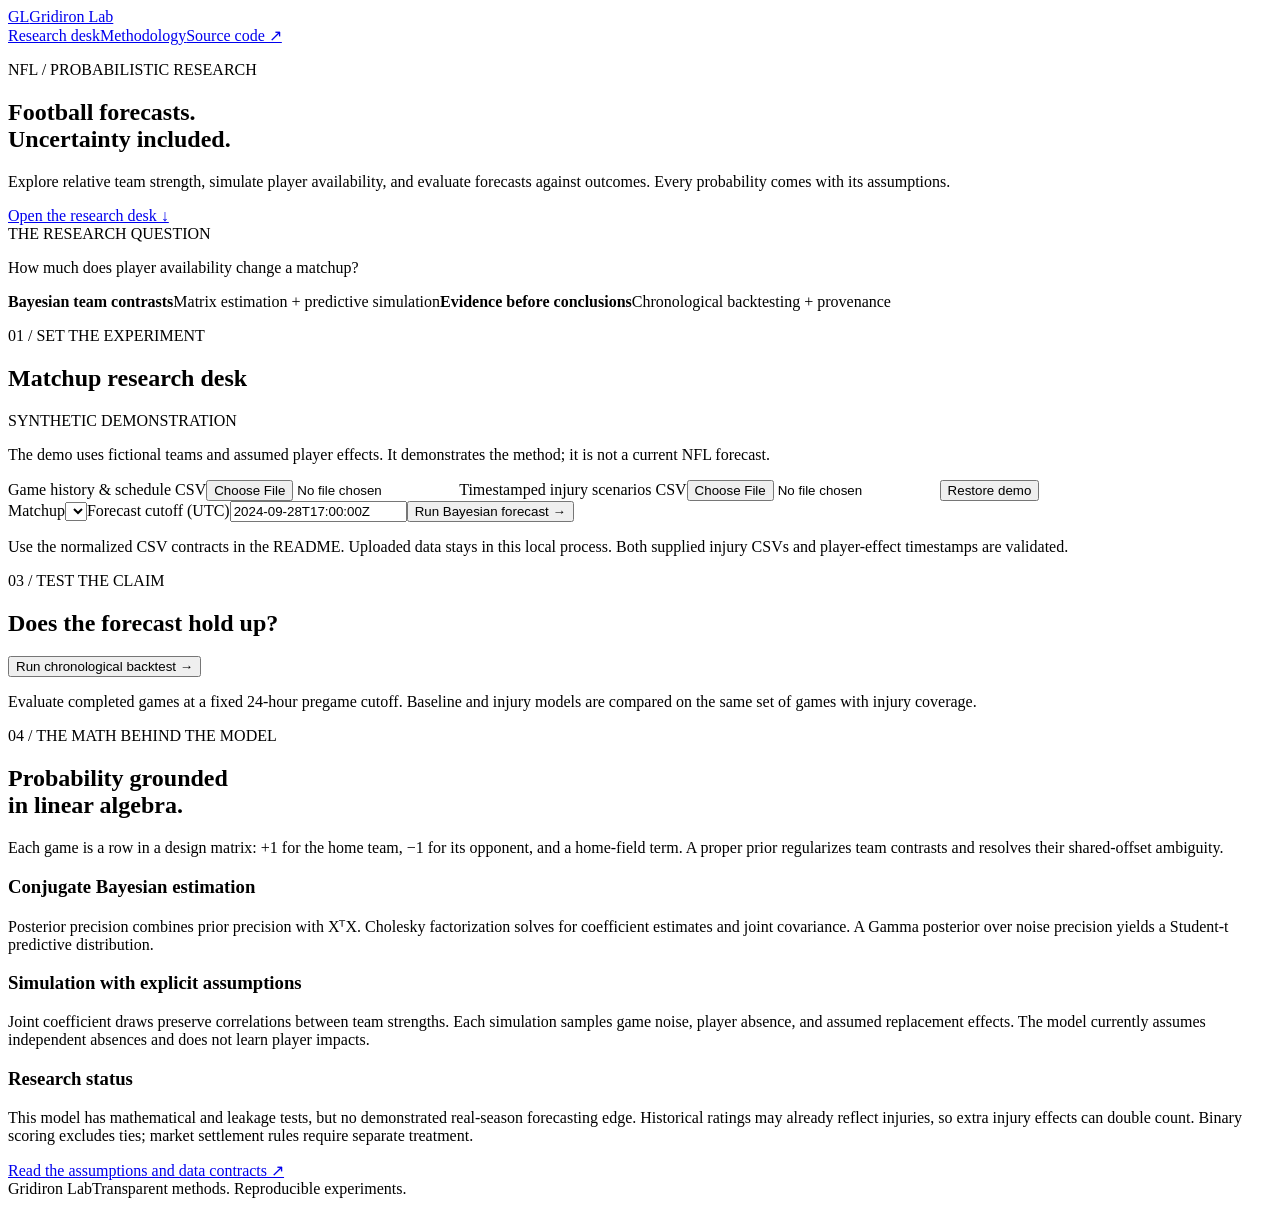
==== gridiron_lab/web/index.html @ 23dc928b "feat: add responsive injury research dashboard" ====
<!doctype html><html lang="en"><head><meta charset="utf-8"><meta name="viewport" content="width=device-width,initial-scale=1"><title>Gridiron Lab · Probabilistic football research</title><link rel="stylesheet" href="/app.css"><script src="/app.js" defer></script></head><body>
<header class="masthead"><a class="brand" href="/">GL<span class="brandname">Gridiron Lab</span></a><nav><a href="#research">Research desk</a><a href="#method">Methodology</a><a href="https://github.com/Invasivepencils/gridiron-lab">Source code ↗</a></nav></header>
<main><section class="hero"><div><p class="eyebrow">NFL / PROBABILISTIC RESEARCH</p><h1>Football forecasts.<br>Uncertainty included.</h1><p class="intro">Explore relative team strength, simulate player availability, and evaluate forecasts against outcomes. Every probability comes with its assumptions.</p><a class="button" href="#research">Open the research desk ↓</a></div><aside class="hero-note"><span class="mini">THE RESEARCH QUESTION</span><p>How much does player availability change a matchup?</p><div class="rule"></div><strong>Bayesian team contrasts</strong><span>Matrix estimation + predictive simulation</span><strong>Evidence before conclusions</strong><span>Chronological backtesting + provenance</span></aside></section>
<section id="research" class="workspace"><div class="section-head"><div><p class="eyebrow">01 / SET THE EXPERIMENT</p><h2>Matchup research desk</h2></div><span id="mode" class="tag">SYNTHETIC DEMONSTRATION</span></div>
<p class="notice" id="dataset-note">The demo uses fictional teams and assumed player effects. It demonstrates the method; it is not a current NFL forecast.</p>
<div class="uploads"><label>Game history &amp; schedule CSV<input type="file" id="games-file" accept=".csv,text/csv"></label><label>Timestamped injury scenarios CSV<input type="file" id="injuries-file" accept=".csv,text/csv"></label><button class="textbutton" id="demo" type="button">Restore demo</button></div>
<form id="experiment" class="filters"><label>Matchup<select id="game" required></select></label><label>Forecast cutoff (UTC)<input type="text" id="cutoff" value="2024-09-28T17:00:00Z" required></label><button class="button" type="submit">Run Bayesian forecast →</button></form><p class="footnote">Use the normalized CSV contracts in the README. Uploaded data stays in this local process. Both supplied injury CSVs and player-effect timestamps are validated.</p><p id="error" role="alert" class="error" hidden></p>
</section>
<section id="output" hidden class="results"><div class="section-head"><div><p class="eyebrow">02 / READ THE DISTRIBUTION</p><h2 id="matchup"></h2></div><button id="download" class="textbutton">Download forecast JSON ↗</button></div>
<div class="context"><div><span class="mini">BASELINE HOME WIN PROBABILITY</span><strong id="baseline"></strong><span>Posterior predictive, before supplied injuries</span></div><div><span class="mini">WITH INJURY SCENARIOS</span><strong id="adjusted"></strong><span>Monte Carlo integration of availability</span></div><div><span class="mini">INJURY PROBABILITY SHIFT</span><strong id="shift"></strong><span>Percentage points · relative to baseline</span></div></div>
<div class="analysis-grid"><section class="distribution"><h3>Predictive score-margin interval</h3><p class="footnote">Home score minus away score, in points. Central 90% posterior predictive interval, including sampled injury effects and game noise.</p><div class="margin-track"><span id="interval"></span><i id="zero"></i></div><div class="axis"><span id="low"></span><span>0 points</span><span id="high"></span></div><p id="margin-summary"></p></section><aside><h3>Model evidence</h3><dl><dt>Training games</dt><dd id="training"></dd><dt>Known injury reports</dt><dd id="reports"></dd><dt>Student-t degrees of freedom</dt><dd id="df"></dd><dt>Simulation standard error</dt><dd id="mc"></dd></dl></aside></div>
<div class="section-head"><h3>Player availability assumptions</h3><span class="mini">SCENARIO SENSITIVITY, NOT A LEAGUE RANKING</span></div><div class="table-wrap"><table><thead><tr><th>Player / team</th><th>Absence probability</th><th>Assumed margin impact</th><th>Home win shift if absent</th></tr></thead><tbody id="players"></tbody></table></div><p id="injury-note" class="footnote"></p>
</section>
<section class="workspace backtest"><div class="section-head"><div><p class="eyebrow">03 / TEST THE CLAIM</p><h2>Does the forecast hold up?</h2></div><button id="backtest" class="button">Run chronological backtest →</button></div><p>Evaluate completed games at a fixed 24-hour pregame cutoff. Baseline and injury models are compared on the same set of games with injury coverage.</p><div id="backtest-result" hidden><div class="context"><div><span class="mini">BINARY-SCORED GAMES</span><strong id="bt-games"></strong><span>Ties excluded and reported separately</span></div><div><span class="mini">BASELINE BRIER SCORE</span><strong id="bt-base"></strong><span>Lower is better · all scored games</span></div><div><span class="mini">INJURY COVERAGE</span><strong id="bt-cover"></strong><span>Games with reports at the cutoff</span></div></div><p id="bt-comparison"></p><p id="bt-label" class="notice"></p></div></section>
<section id="method" class="method"><div><p class="eyebrow">04 / THE MATH BEHIND THE MODEL</p><h2>Probability grounded<br>in linear algebra.</h2><p>Each game is a row in a design matrix: +1 for the home team, −1 for its opponent, and a home-field term. A proper prior regularizes team contrasts and resolves their shared-offset ambiguity.</p></div><div><h3>Conjugate Bayesian estimation</h3><p>Posterior precision combines prior precision with XᵀX. Cholesky factorization solves for coefficient estimates and joint covariance. A Gamma posterior over noise precision yields a Student-t predictive distribution.</p><h3>Simulation with explicit assumptions</h3><p>Joint coefficient draws preserve correlations between team strengths. Each simulation samples game noise, player absence, and assumed replacement effects. The model currently assumes independent absences and does not learn player impacts.</p><h3>Research status</h3><p>This model has mathematical and leakage tests, but no demonstrated real-season forecasting edge. Historical ratings may already reflect injuries, so extra injury effects can double count. Binary scoring excludes ties; market settlement rules require separate treatment.</p><a href="https://github.com/Invasivepencils/gridiron-lab#modeling-approach-and-limits">Read the assumptions and data contracts ↗</a></div></section>
</main><footer><span>Gridiron Lab</span><span>Transparent methods. Reproducible experiments.</span></footer></body></html>
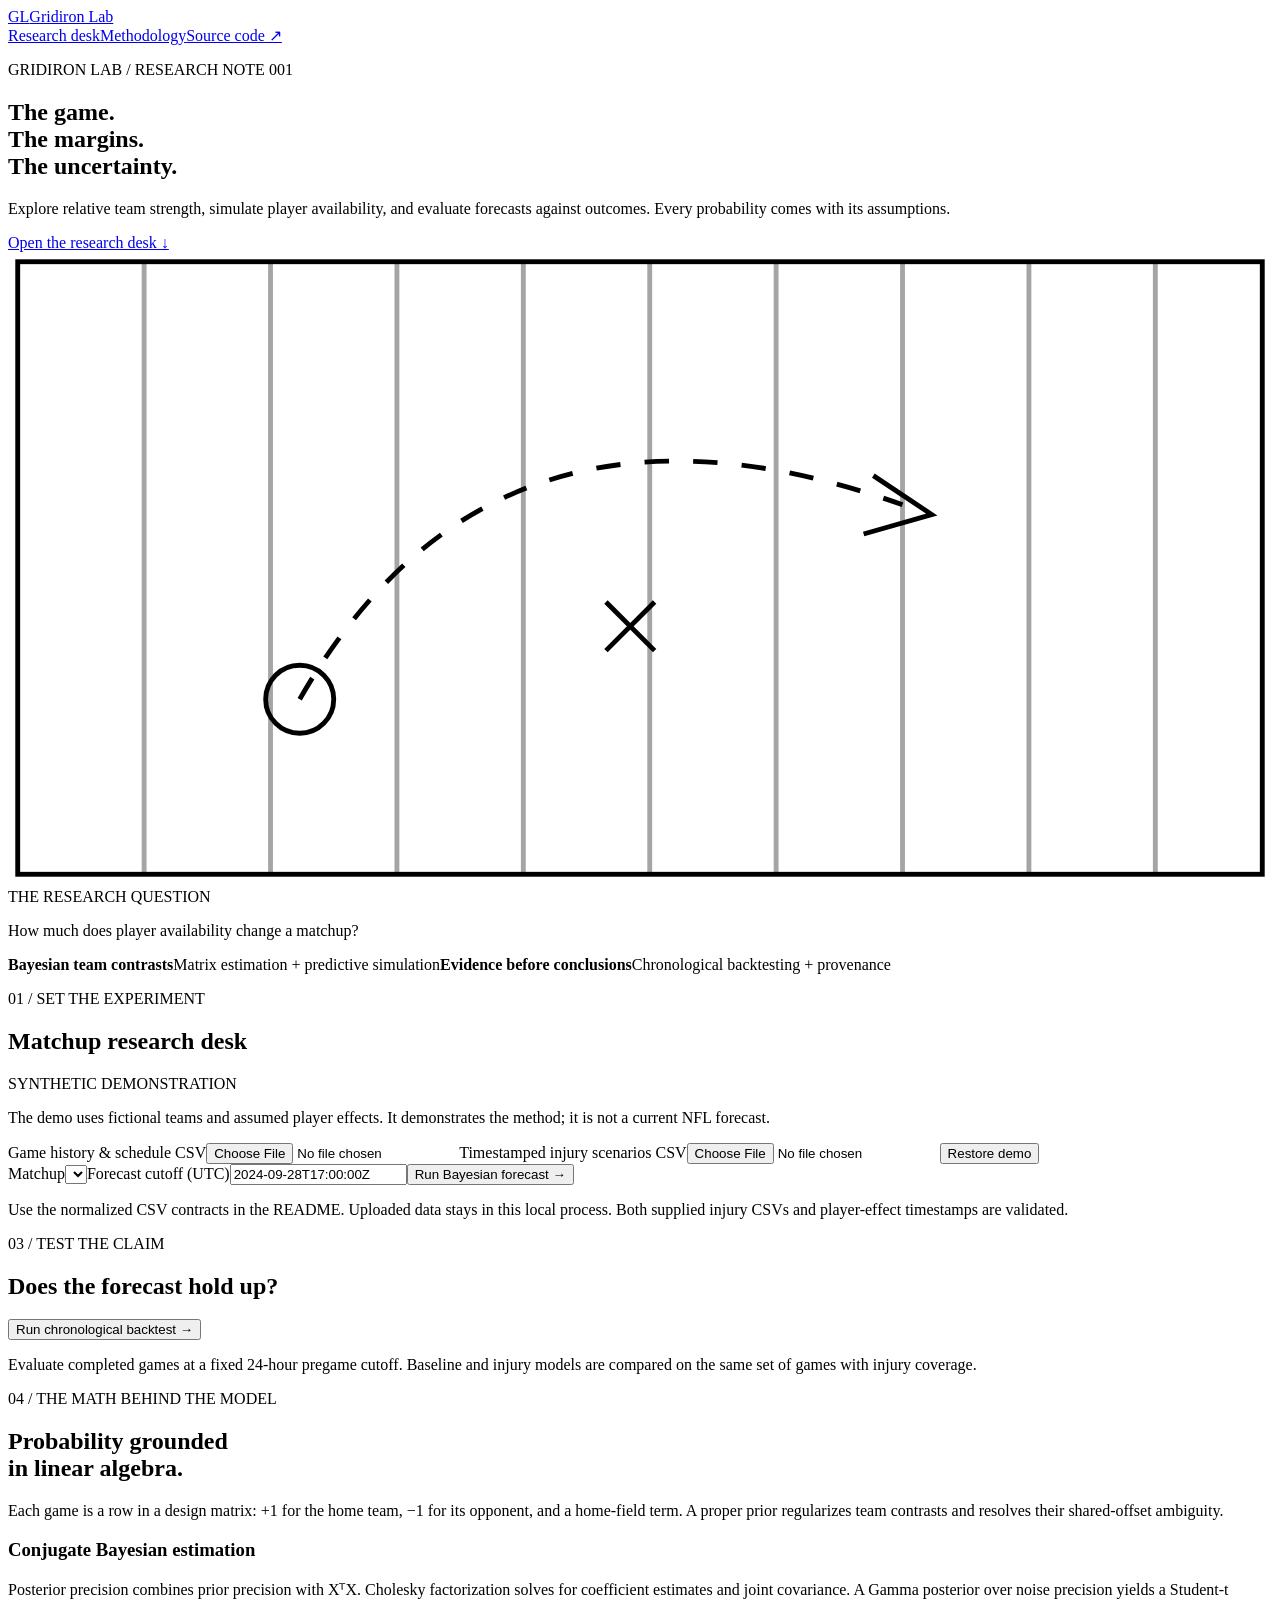
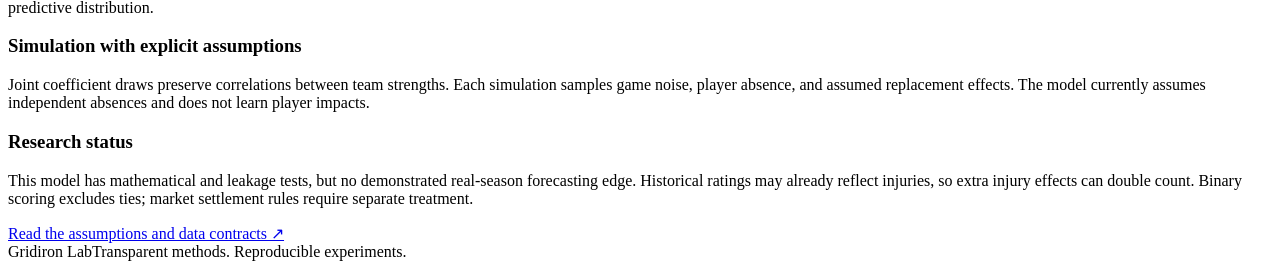
==== commit b973f208: "style: build a distinctive football research notebook" ====
--- a/gridiron_lab/web/index.html
+++ b/gridiron_lab/web/index.html
@@ -1,16 +1,16 @@
-<!doctype html><html lang="en"><head><meta charset="utf-8"><meta name="viewport" content="width=device-width,initial-scale=1"><title>Gridiron Lab · Probabilistic football research</title><link rel="stylesheet" href="/app.css"><script src="/app.js" defer></script></head><body>
-<header class="masthead"><a class="brand" href="/">GL<span class="brandname">Gridiron Lab</span></a><nav><a href="#research">Research desk</a><a href="#method">Methodology</a><a href="https://github.com/Invasivepencils/gridiron-lab">Source code ↗</a></nav></header>
-<main><section class="hero"><div><p class="eyebrow">NFL / PROBABILISTIC RESEARCH</p><h1>Football forecasts.<br>Uncertainty included.</h1><p class="intro">Explore relative team strength, simulate player availability, and evaluate forecasts against outcomes. Every probability comes with its assumptions.</p><a class="button" href="#research">Open the research desk ↓</a></div><aside class="hero-note"><span class="mini">THE RESEARCH QUESTION</span><p>How much does player availability change a matchup?</p><div class="rule"></div><strong>Bayesian team contrasts</strong><span>Matrix estimation + predictive simulation</span><strong>Evidence before conclusions</strong><span>Chronological backtesting + provenance</span></aside></section>
-<section id="research" class="workspace"><div class="section-head"><div><p class="eyebrow">01 / SET THE EXPERIMENT</p><h2>Matchup research desk</h2></div><span id="mode" class="tag">SYNTHETIC DEMONSTRATION</span></div>
-<p class="notice" id="dataset-note">The demo uses fictional teams and assumed player effects. It demonstrates the method; it is not a current NFL forecast.</p>
-<div class="uploads"><label>Game history &amp; schedule CSV<input type="file" id="games-file" accept=".csv,text/csv"></label><label>Timestamped injury scenarios CSV<input type="file" id="injuries-file" accept=".csv,text/csv"></label><button class="textbutton" id="demo" type="button">Restore demo</button></div>
-<form id="experiment" class="filters"><label>Matchup<select id="game" required></select></label><label>Forecast cutoff (UTC)<input type="text" id="cutoff" value="2024-09-28T17:00:00Z" required></label><button class="button" type="submit">Run Bayesian forecast →</button></form><p class="footnote">Use the normalized CSV contracts in the README. Uploaded data stays in this local process. Both supplied injury CSVs and player-effect timestamps are validated.</p><p id="error" role="alert" class="error" hidden></p>
-</section>
-<section id="output" hidden class="results"><div class="section-head"><div><p class="eyebrow">02 / READ THE DISTRIBUTION</p><h2 id="matchup"></h2></div><button id="download" class="textbutton">Download forecast JSON ↗</button></div>
-<div class="context"><div><span class="mini">BASELINE HOME WIN PROBABILITY</span><strong id="baseline"></strong><span>Posterior predictive, before supplied injuries</span></div><div><span class="mini">WITH INJURY SCENARIOS</span><strong id="adjusted"></strong><span>Monte Carlo integration of availability</span></div><div><span class="mini">INJURY PROBABILITY SHIFT</span><strong id="shift"></strong><span>Percentage points · relative to baseline</span></div></div>
-<div class="analysis-grid"><section class="distribution"><h3>Predictive score-margin interval</h3><p class="footnote">Home score minus away score, in points. Central 90% posterior predictive interval, including sampled injury effects and game noise.</p><div class="margin-track"><span id="interval"></span><i id="zero"></i></div><div class="axis"><span id="low"></span><span>0 points</span><span id="high"></span></div><p id="margin-summary"></p></section><aside><h3>Model evidence</h3><dl><dt>Training games</dt><dd id="training"></dd><dt>Known injury reports</dt><dd id="reports"></dd><dt>Student-t degrees of freedom</dt><dd id="df"></dd><dt>Simulation standard error</dt><dd id="mc"></dd></dl></aside></div>
-<div class="section-head"><h3>Player availability assumptions</h3><span class="mini">SCENARIO SENSITIVITY, NOT A LEAGUE RANKING</span></div><div class="table-wrap"><table><thead><tr><th>Player / team</th><th>Absence probability</th><th>Assumed margin impact</th><th>Home win shift if absent</th></tr></thead><tbody id="players"></tbody></table></div><p id="injury-note" class="footnote"></p>
-</section>
-<section class="workspace backtest"><div class="section-head"><div><p class="eyebrow">03 / TEST THE CLAIM</p><h2>Does the forecast hold up?</h2></div><button id="backtest" class="button">Run chronological backtest →</button></div><p>Evaluate completed games at a fixed 24-hour pregame cutoff. Baseline and injury models are compared on the same set of games with injury coverage.</p><div id="backtest-result" hidden><div class="context"><div><span class="mini">BINARY-SCORED GAMES</span><strong id="bt-games"></strong><span>Ties excluded and reported separately</span></div><div><span class="mini">BASELINE BRIER SCORE</span><strong id="bt-base"></strong><span>Lower is better · all scored games</span></div><div><span class="mini">INJURY COVERAGE</span><strong id="bt-cover"></strong><span>Games with reports at the cutoff</span></div></div><p id="bt-comparison"></p><p id="bt-label" class="notice"></p></div></section>
-<section id="method" class="method"><div><p class="eyebrow">04 / THE MATH BEHIND THE MODEL</p><h2>Probability grounded<br>in linear algebra.</h2><p>Each game is a row in a design matrix: +1 for the home team, −1 for its opponent, and a home-field term. A proper prior regularizes team contrasts and resolves their shared-offset ambiguity.</p></div><div><h3>Conjugate Bayesian estimation</h3><p>Posterior precision combines prior precision with XᵀX. Cholesky factorization solves for coefficient estimates and joint covariance. A Gamma posterior over noise precision yields a Student-t predictive distribution.</p><h3>Simulation with explicit assumptions</h3><p>Joint coefficient draws preserve correlations between team strengths. Each simulation samples game noise, player absence, and assumed replacement effects. The model currently assumes independent absences and does not learn player impacts.</p><h3>Research status</h3><p>This model has mathematical and leakage tests, but no demonstrated real-season forecasting edge. Historical ratings may already reflect injuries, so extra injury effects can double count. Binary scoring excludes ties; market settlement rules require separate treatment.</p><a href="https://github.com/Invasivepencils/gridiron-lab#modeling-approach-and-limits">Read the assumptions and data contracts ↗</a></div></section>
+<!doctype html><html lang="en"><head><meta charset="utf-8"><meta name="viewport" content="width=device-width,initial-scale=1"><title>Gridiron Lab · Probabilistic football research</title><link rel="stylesheet" href="/app.css"><script src="/app.js" defer></script></head><body>
+<header class="masthead"><a class="brand" href="/">GL<span class="brandname">Gridiron Lab</span></a><nav><a href="#research">Research desk</a><a href="#method">Methodology</a><a href="https://github.com/Invasivepencils/gridiron-lab">Source code ↗</a></nav></header>
+<main><section class="hero"><div><p class="eyebrow">GRIDIRON LAB / RESEARCH NOTE 001</p><h1>The game.<br>The margins.<br>The uncertainty.</h1><p class="intro">Explore relative team strength, simulate player availability, and evaluate forecasts against outcomes. Every probability comes with its assumptions.</p><a class="button" href="#research">Open the research desk ↓</a></div><aside class="hero-note"><svg class="field-art" viewBox="0 0 260 130" aria-hidden="true"><rect x="2" y="2" width="256" height="126" fill="none" stroke="currentColor"/><path d="M28 2v126M54 2v126M80 2v126M106 2v126M132 2v126M158 2v126M184 2v126M210 2v126M236 2v126" stroke="currentColor" opacity=".35"/><path d="M60 92Q100 22 184 52" stroke="currentColor" fill="none" stroke-dasharray="5 5"/><circle cx="60" cy="92" r="7" fill="none" stroke="currentColor"/><path d="m178 46 12 8-14 4M123 72l10 10m0-10-10 10" stroke="currentColor" fill="none"/></svg><span class="mini">THE RESEARCH QUESTION</span><p>How much does player availability change a matchup?</p><div class="rule"></div><strong>Bayesian team contrasts</strong><span>Matrix estimation + predictive simulation</span><strong>Evidence before conclusions</strong><span>Chronological backtesting + provenance</span></aside></section>
+<section id="research" class="workspace"><div class="section-head"><div><p class="eyebrow">01 / SET THE EXPERIMENT</p><h2>Matchup research desk</h2></div><span id="mode" class="tag">SYNTHETIC DEMONSTRATION</span></div>
+<p class="notice" id="dataset-note">The demo uses fictional teams and assumed player effects. It demonstrates the method; it is not a current NFL forecast.</p>
+<div class="uploads"><label>Game history &amp; schedule CSV<input type="file" id="games-file" accept=".csv,text/csv"></label><label>Timestamped injury scenarios CSV<input type="file" id="injuries-file" accept=".csv,text/csv"></label><button class="textbutton" id="demo" type="button">Restore demo</button></div>
+<form id="experiment" class="filters"><label>Matchup<select id="game" required></select></label><label>Forecast cutoff (UTC)<input type="text" id="cutoff" value="2024-09-28T17:00:00Z" required></label><button class="button" type="submit">Run Bayesian forecast →</button></form><p class="footnote">Use the normalized CSV contracts in the README. Uploaded data stays in this local process. Both supplied injury CSVs and player-effect timestamps are validated.</p><p id="error" role="alert" class="error" hidden></p>
+</section>
+<section id="output" hidden class="results"><div class="section-head"><div><p class="eyebrow">02 / READ THE DISTRIBUTION</p><h2 id="matchup"></h2></div><button id="download" class="textbutton">Download forecast JSON ↗</button></div>
+<div class="context"><div><span class="mini">BASELINE HOME WIN PROBABILITY</span><strong id="baseline"></strong><span>Posterior predictive, before supplied injuries</span></div><div><span class="mini">WITH INJURY SCENARIOS</span><strong id="adjusted"></strong><span>Monte Carlo integration of availability</span></div><div><span class="mini">INJURY PROBABILITY SHIFT</span><strong id="shift"></strong><span>Percentage points · relative to baseline</span></div></div>
+<div class="analysis-grid"><section class="distribution"><h3>Predictive score-margin interval</h3><p class="footnote">Home score minus away score, in points. Central 90% posterior predictive interval, including sampled injury effects and game noise.</p><div class="margin-track"><span id="interval"></span><i id="zero"></i></div><div class="axis"><span id="low"></span><span>0 points</span><span id="high"></span></div><p id="margin-summary"></p></section><aside><h3>Model evidence</h3><dl><dt>Training games</dt><dd id="training"></dd><dt>Known injury reports</dt><dd id="reports"></dd><dt>Student-t degrees of freedom</dt><dd id="df"></dd><dt>Simulation standard error</dt><dd id="mc"></dd></dl></aside></div>
+<div class="section-head"><h3>Player availability assumptions</h3><span class="mini">SCENARIO SENSITIVITY, NOT A LEAGUE RANKING</span></div><div class="table-wrap"><table><thead><tr><th>Player / team</th><th>Absence probability</th><th>Assumed margin impact</th><th>Home win shift if absent</th></tr></thead><tbody id="players"></tbody></table></div><p id="injury-note" class="footnote"></p>
+</section>
+<section class="workspace backtest"><div class="section-head"><div><p class="eyebrow">03 / TEST THE CLAIM</p><h2>Does the forecast hold up?</h2></div><button id="backtest" class="button">Run chronological backtest →</button></div><p>Evaluate completed games at a fixed 24-hour pregame cutoff. Baseline and injury models are compared on the same set of games with injury coverage.</p><div id="backtest-result" hidden><div class="context"><div><span class="mini">BINARY-SCORED GAMES</span><strong id="bt-games"></strong><span>Ties excluded and reported separately</span></div><div><span class="mini">BASELINE BRIER SCORE</span><strong id="bt-base"></strong><span>Lower is better · all scored games</span></div><div><span class="mini">INJURY COVERAGE</span><strong id="bt-cover"></strong><span>Games with reports at the cutoff</span></div></div><p id="bt-comparison"></p><p id="bt-label" class="notice"></p></div></section>
+<section id="method" class="method"><div><p class="eyebrow">04 / THE MATH BEHIND THE MODEL</p><h2>Probability grounded<br>in linear algebra.</h2><p>Each game is a row in a design matrix: +1 for the home team, −1 for its opponent, and a home-field term. A proper prior regularizes team contrasts and resolves their shared-offset ambiguity.</p></div><div><h3>Conjugate Bayesian estimation</h3><p>Posterior precision combines prior precision with XᵀX. Cholesky factorization solves for coefficient estimates and joint covariance. A Gamma posterior over noise precision yields a Student-t predictive distribution.</p><h3>Simulation with explicit assumptions</h3><p>Joint coefficient draws preserve correlations between team strengths. Each simulation samples game noise, player absence, and assumed replacement effects. The model currently assumes independent absences and does not learn player impacts.</p><h3>Research status</h3><p>This model has mathematical and leakage tests, but no demonstrated real-season forecasting edge. Historical ratings may already reflect injuries, so extra injury effects can double count. Binary scoring excludes ties; market settlement rules require separate treatment.</p><a href="https://github.com/Invasivepencils/gridiron-lab#modeling-approach-and-limits">Read the assumptions and data contracts ↗</a></div></section>
 </main><footer><span>Gridiron Lab</span><span>Transparent methods. Reproducible experiments.</span></footer></body></html>
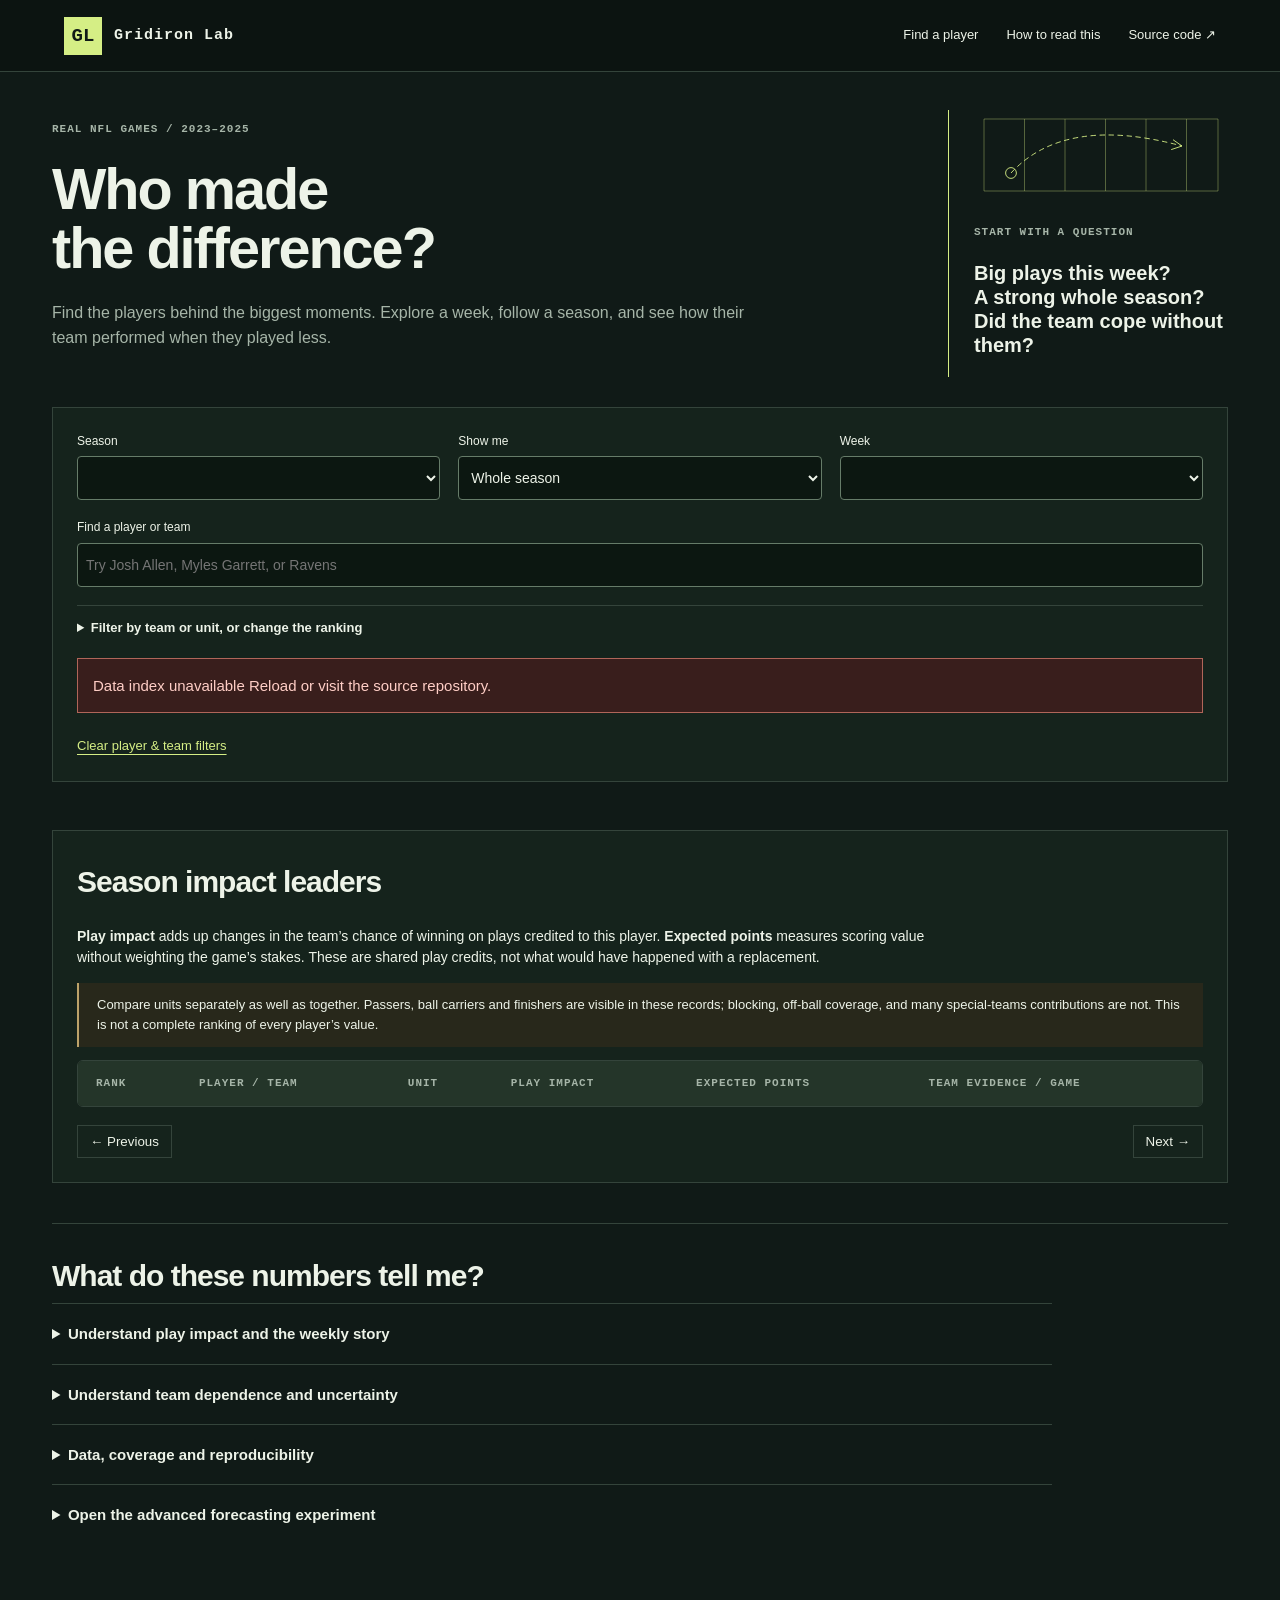
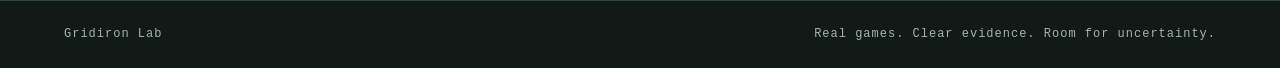
==== commit 1f810a4d: "Lead local app with real-player history and retain advanced experiment" ====
--- a/gridiron_lab/web/index.html
+++ b/gridiron_lab/web/index.html
@@ -1,16 +1,8 @@
-<!doctype html><html lang="en"><head><meta charset="utf-8"><meta name="viewport" content="width=device-width,initial-scale=1"><title>Gridiron Lab · Probabilistic football research</title><link rel="stylesheet" href="/app.css"><script src="/app.js" defer></script></head><body>
-<header class="masthead"><a class="brand" href="/">GL<span class="brandname">Gridiron Lab</span></a><nav><a href="#research">Research desk</a><a href="#method">Methodology</a><a href="https://github.com/Invasivepencils/gridiron-lab">Source code ↗</a></nav></header>
-<main><section class="hero"><div><p class="eyebrow">GRIDIRON LAB / RESEARCH NOTE 001</p><h1>The game.<br>The margins.<br>The uncertainty.</h1><p class="intro">Explore relative team strength, simulate player availability, and evaluate forecasts against outcomes. Every probability comes with its assumptions.</p><a class="button" href="#research">Open the research desk ↓</a></div><aside class="hero-note"><svg class="field-art" viewBox="0 0 260 130" aria-hidden="true"><rect x="2" y="2" width="256" height="126" fill="none" stroke="currentColor"/><path d="M28 2v126M54 2v126M80 2v126M106 2v126M132 2v126M158 2v126M184 2v126M210 2v126M236 2v126" stroke="currentColor" opacity=".35"/><path d="M60 92Q100 22 184 52" stroke="currentColor" fill="none" stroke-dasharray="5 5"/><circle cx="60" cy="92" r="7" fill="none" stroke="currentColor"/><path d="m178 46 12 8-14 4M123 72l10 10m0-10-10 10" stroke="currentColor" fill="none"/></svg><span class="mini">THE RESEARCH QUESTION</span><p>How much does player availability change a matchup?</p><div class="rule"></div><strong>Bayesian team contrasts</strong><span>Matrix estimation + predictive simulation</span><strong>Evidence before conclusions</strong><span>Chronological backtesting + provenance</span></aside></section>
-<section id="research" class="workspace"><div class="section-head"><div><p class="eyebrow">01 / SET THE EXPERIMENT</p><h2>Matchup research desk</h2></div><span id="mode" class="tag">SYNTHETIC DEMONSTRATION</span></div>
-<p class="notice" id="dataset-note">The demo uses fictional teams and assumed player effects. It demonstrates the method; it is not a current NFL forecast.</p>
-<div class="uploads"><label>Game history &amp; schedule CSV<input type="file" id="games-file" accept=".csv,text/csv"></label><label>Timestamped injury scenarios CSV<input type="file" id="injuries-file" accept=".csv,text/csv"></label><button class="textbutton" id="demo" type="button">Restore demo</button></div>
-<form id="experiment" class="filters"><label>Matchup<select id="game" required></select></label><label>Forecast cutoff (UTC)<input type="text" id="cutoff" value="2024-09-28T17:00:00Z" required></label><button class="button" type="submit">Run Bayesian forecast →</button></form><p class="footnote">Use the normalized CSV contracts in the README. Uploaded data stays in this local process. Both supplied injury CSVs and player-effect timestamps are validated.</p><p id="error" role="alert" class="error" hidden></p>
-</section>
-<section id="output" hidden class="results"><div class="section-head"><div><p class="eyebrow">02 / READ THE DISTRIBUTION</p><h2 id="matchup"></h2></div><button id="download" class="textbutton">Download forecast JSON ↗</button></div>
-<div class="context"><div><span class="mini">BASELINE HOME WIN PROBABILITY</span><strong id="baseline"></strong><span>Posterior predictive, before supplied injuries</span></div><div><span class="mini">WITH INJURY SCENARIOS</span><strong id="adjusted"></strong><span>Monte Carlo integration of availability</span></div><div><span class="mini">INJURY PROBABILITY SHIFT</span><strong id="shift"></strong><span>Percentage points · relative to baseline</span></div></div>
-<div class="analysis-grid"><section class="distribution"><h3>Predictive score-margin interval</h3><p class="footnote">Home score minus away score, in points. Central 90% posterior predictive interval, including sampled injury effects and game noise.</p><div class="margin-track"><span id="interval"></span><i id="zero"></i></div><div class="axis"><span id="low"></span><span>0 points</span><span id="high"></span></div><p id="margin-summary"></p></section><aside><h3>Model evidence</h3><dl><dt>Training games</dt><dd id="training"></dd><dt>Known injury reports</dt><dd id="reports"></dd><dt>Student-t degrees of freedom</dt><dd id="df"></dd><dt>Simulation standard error</dt><dd id="mc"></dd></dl></aside></div>
-<div class="section-head"><h3>Player availability assumptions</h3><span class="mini">SCENARIO SENSITIVITY, NOT A LEAGUE RANKING</span></div><div class="table-wrap"><table><thead><tr><th>Player / team</th><th>Absence probability</th><th>Assumed margin impact</th><th>Home win shift if absent</th></tr></thead><tbody id="players"></tbody></table></div><p id="injury-note" class="footnote"></p>
-</section>
-<section class="workspace backtest"><div class="section-head"><div><p class="eyebrow">03 / TEST THE CLAIM</p><h2>Does the forecast hold up?</h2></div><button id="backtest" class="button">Run chronological backtest →</button></div><p>Evaluate completed games at a fixed 24-hour pregame cutoff. Baseline and injury models are compared on the same set of games with injury coverage.</p><div id="backtest-result" hidden><div class="context"><div><span class="mini">BINARY-SCORED GAMES</span><strong id="bt-games"></strong><span>Ties excluded and reported separately</span></div><div><span class="mini">BASELINE BRIER SCORE</span><strong id="bt-base"></strong><span>Lower is better · all scored games</span></div><div><span class="mini">INJURY COVERAGE</span><strong id="bt-cover"></strong><span>Games with reports at the cutoff</span></div></div><p id="bt-comparison"></p><p id="bt-label" class="notice"></p></div></section>
-<section id="method" class="method"><div><p class="eyebrow">04 / THE MATH BEHIND THE MODEL</p><h2>Probability grounded<br>in linear algebra.</h2><p>Each game is a row in a design matrix: +1 for the home team, −1 for its opponent, and a home-field term. A proper prior regularizes team contrasts and resolves their shared-offset ambiguity.</p></div><div><h3>Conjugate Bayesian estimation</h3><p>Posterior precision combines prior precision with XᵀX. Cholesky factorization solves for coefficient estimates and joint covariance. A Gamma posterior over noise precision yields a Student-t predictive distribution.</p><h3>Simulation with explicit assumptions</h3><p>Joint coefficient draws preserve correlations between team strengths. Each simulation samples game noise, player absence, and assumed replacement effects. The model currently assumes independent absences and does not learn player impacts.</p><h3>Research status</h3><p>This model has mathematical and leakage tests, but no demonstrated real-season forecasting edge. Historical ratings may already reflect injuries, so extra injury effects can double count. Binary scoring excludes ties; market settlement rules require separate treatment.</p><a href="https://github.com/Invasivepencils/gridiron-lab#modeling-approach-and-limits">Read the assumptions and data contracts ↗</a></div></section>
-</main><footer><span>Gridiron Lab</span><span>Transparent methods. Reproducible experiments.</span></footer></body></html>
+<!doctype html><html lang="en"><head><meta charset="utf-8"><meta name="viewport" content="width=device-width,initial-scale=1"><title>Gridiron Lab · Who made the difference?</title><link rel="stylesheet" href="history.css?v=be049aa8ab04"><script src="history.js?v=80b5af5d9f98" defer></script></head><body>
+<header class="masthead"><a class="brand" href="/">GL<span class="brandname">Gridiron Lab</span></a><nav><a href="#explore">Find a player</a><a href="#method">How to read this</a><a href="https://github.com/Invasivepencils/gridiron-lab">Source code ↗</a></nav></header><main>
+<section class="hero"><div><p class="eyebrow">REAL NFL GAMES / 2023–2025</p><h1>Who made<br>the difference?</h1><p class="intro">Find the players behind the biggest moments. Explore a week, follow a season, and see how their team performed when they played less.</p></div><aside class="hero-note"><svg class="field-art" viewBox="0 0 280 100" aria-hidden="true"><g fill="none" stroke="currentColor"><path d="M10 10H270V90H10Z M55 10V90 M100 10V90 M145 10V90 M190 10V90 M235 10V90" opacity=".4"/><path d="M40 70Q100 5 230 40" stroke-dasharray="6 4"/><path d="M220 33L230 40 218 44"/></g><circle cx="40" cy="70" r="6" fill="none" stroke="currentColor"/></svg><span class="mini">START WITH A QUESTION</span><p>Big plays this week?<br>A strong whole season?<br>Did the team cope without them?</p></aside></section>
+<section id="explore" class="workspace"><div class="history-filters"><label>Season<select id="season"></select></label><label>Show me<select id="view"><option value="season">Whole season</option><option value="week">One week</option></select></label><label>Week<select id="week"></select></label><label class="search">Find a player or team<input id="search" type="search" placeholder="Try Josh Allen, Myles Garrett, or Ravens"></label><details class="history-options"><summary>Filter by team or unit, or change the ranking</summary><div class="options-grid"><label>Team<select id="team"><option value="">All NFL teams</option></select></label><label>Unit<select id="unit"><option value="">Offense, defense & special teams</option><option>Offense</option><option>Defense</option><option>Special teams</option></select></label><label>Order by<select id="sort"><option value="wpa">Biggest recorded win swings</option><option value="epa">Most expected points added</option><option value="dependence">Strongest team-dependence evidence</option></select></label></div></details></div><p id="status" role="status" class="small">Loading historical NFL data…</p><button id="clear" class="textbutton" type="button">Clear player & team filters</button><noscript><p>Enable JavaScript to explore the historical data. All results and methods are available in the source repository.</p></noscript></section>
+<div id="cards" class="answer-strip" aria-live="polite"></div>
+<section class="results"><div class="list-header"><div><h2 id="list-title">Season impact leaders</h2><p id="list-caption" class="small"></p></div></div><p class="metric-help"><strong>Play impact</strong> adds up changes in the team’s chance of winning on plays credited to this player. <strong>Expected points</strong> measures scoring value without weighting the game’s stakes. These are shared play credits, not what would have happened with a replacement.</p><p class="evidence-note">Compare units separately as well as together. Passers, ball carriers and finishers are visible in these records; blocking, off-ball coverage, and many special-teams contributions are not. This is not a complete ranking of every player’s value.</p><div class="table-wrap"><table id="leaders"><caption class="sr-only">Historical player impact results</caption><thead><tr><th>Rank</th><th>Player / team</th><th>Unit</th><th>Play impact</th><th>Expected points</th><th>Team evidence / game</th></tr></thead><tbody></tbody></table></div><div class="pagination"><button id="previous" type="button">← Previous</button><span id="page-label"></span><button id="next" type="button">Next →</button></div></section>
+<section id="detail" class="selected-player" hidden aria-live="polite"></section>
+<section id="method" class="method"><h2>What do these numbers tell me?</h2><details><summary>Understand play impact and the weekly story</summary><p>nflverse’s win probability model estimates how each play changed the possession team’s chance of winning. Gridiron shares that change between named contributors: ordinary passes split equally between passer and target; interceptions stay with the passer; runs go to the carrier; lost fumbles go to the named fumbler. Named defensive finishers share the opposite swing. Kicks and returns go to the named kicker, punter or returner. No-play penalties, kneels and spikes are excluded. Credits on each team sum to at most one play’s swing.</p><p>Play credit is contextual and sensitive to these allocation rules. It is not value above replacement, causal credit, or a counterfactual replay. Season totals can exceed 100 points because they sum many games. Large negative plays count too. Expected-points credit uses the same allocation rules.</p></details><details><summary>Understand team dependence and uncertainty</summary><p>The comparison uses roster and snap evidence: at least 20% of the player’s primary unit’s snaps versus less than 20% (1% for kickers, punters and long snappers). At least three regularly involved and two limited games are required. Unknown participation is excluded; an injury report is displayed when present. A limited game is not automatically an injury.</p><p>A regularized full-season score-margin model adjusts team/opponent strength and home field using a design matrix and proper normal priors. A separate Bayesian two-group regression estimates each player’s involvement association, with a zero-centered 7-point effect prior and 12-point game noise. The interval is conditional on that fitted baseline; it excludes baseline uncertainty and teammate confounding. It cannot isolate a player’s causal contribution. Win-rate intervals use Beta(1,1) priors, with ties excluded from win rates and retained in score margins. Dependence sorting uses the lower model interval, not the biggest noisy point estimate.</p><p>Players who rarely miss games may have insufficient comparison evidence. That is not evidence they are unimportant. Multiple injuries, roster quality, opponent schedule, and playing time chosen in response to game state remain confounders.</p></details><details><summary>Data, coverage and reproducibility</summary><p id="coverage"></p><p>Completed regular seasons 2023, 2024 and 2025; no playoffs or future predictions. Revised historical records from <a href="https://github.com/nflverse/nflverse-data">nflverse</a>, with PFR snap counts via nflverse. Derived play credits and statistical summaries by Gridiron Lab. Data attribution: <a href="https://creativecommons.org/licenses/by/4.0/">CC BY 4.0</a>. This project is independent and is not endorsed by the NFL or data providers.</p><p><a href="history-index.json">Download source manifest and coverage</a> · <a href="https://github.com/Invasivepencils/gridiron-lab#historical-player-analysis">Read the reproducible analysis</a></p></details><details><summary>Open the advanced forecasting experiment</summary><p>The earlier Bayesian team-strength estimator, injury simulations and backtests remain available in the <a href="experiment.html">synthetic research experiment</a>. Those examples are fictional and do not inform these historical player results.</p></details></section></main><footer><span>Gridiron Lab</span><span>Real games. Clear evidence. Room for uncertainty.</span></footer></body></html>
--- a/gridiron_lab/web/history.css
+++ b/gridiron_lab/web/history.css
@@ -0,0 +1,6 @@
+@import url('app.css?v=4ece34538b66');
+.hero{grid-template-columns:1fr 280px;padding:38px 0 30px;gap:35px}.hero h1{font-size:clamp(34px,4.5vw,62px);text-transform:none;letter-spacing:-2px;line-height:1.04}.hero-note p{font-size:20px}.hero-note svg{max-height:90px}.hero .intro{max-width:700px;margin-bottom:0}.workspace{padding:24px}.history-filters{display:grid;grid-template-columns:repeat(4,minmax(0,1fr));gap:18px}.history-filters label{font-size:12px}.history-filters select,.history-filters input{width:100%;min-width:0;background:#0c1711;color:var(--ink);border:1px solid #667c69;height:44px;font:14px Arial;padding:8px;margin-top:6px}.history-filters .search{grid-column:span 2}.tabs{display:flex;flex-wrap:wrap;gap:8px;margin:20px 0}.tabs button{padding:10px 15px;background:transparent;border:1px solid var(--line);color:var(--ink);cursor:pointer}.tabs button[aria-pressed=true]{background:var(--green);color:var(--paper)}.answer-strip{display:grid;grid-template-columns:repeat(3,minmax(0,1fr));gap:16px;margin:24px 0}.answer-card{border-top:2px solid var(--green);background:var(--soft);padding:18px}.answer-card strong{font-size:22px;display:block}.answer-card p{font-size:13px;color:var(--muted);margin:8px 0}.answer-card button,.player-link{color:var(--green);background:none;border:0;padding:0;text-align:left;text-decoration:underline;text-underline-offset:4px;font:inherit;cursor:pointer}.results{padding:24px;margin-top:24px}.small{font-size:12px;color:var(--muted)}.metric{font:700 21px monospace;color:var(--green)}.negative{color:#ffb4a5}.pill{border:1px solid var(--line);padding:4px 8px;font-size:11px;white-space:nowrap}.selected-player{border-left:3px solid var(--green);padding:24px;background:var(--soft);margin-top:30px;scroll-margin-top:20px}.selected-player h2{margin-bottom:8px}.selected-player h3{margin-top:30px}.stat-grid{display:grid;grid-template-columns:repeat(3,minmax(0,1fr));gap:15px;margin:22px 0}.stat-grid>div{background:#101a17;padding:16px}.stat-grid strong{display:block;font:700 27px monospace;margin:6px 0}.timeline{display:flex;gap:4px;align-items:center;height:95px;overflow-x:auto;margin:16px 0}.week-bar{flex:1;min-width:22px;max-width:55px;height:90px;position:relative;background:#101a17;border:0;cursor:pointer;color:var(--ink)}.week-bar .bar-fill{position:absolute;bottom:25px;left:15%;width:70%;background:var(--green)}.week-bar small{position:absolute;bottom:3px;left:0;width:100%;font:11px monospace}.timeline-caption{font-size:12px;color:var(--muted)}.play-list{font-size:14px;padding-left:20px}.play-list li{margin:14px 0}.evidence-note{border-left:2px solid #bca269;padding:12px 18px;background:#28281b;font-size:13px}.pagination button{background:transparent;color:var(--ink);border:1px solid var(--line);padding:8px 12px;cursor:pointer}.pagination button:disabled{opacity:.35}.loading{padding:25px;font-size:18px}.method{display:block;padding-top:25px}.method details{max-width:1000px}.method p,.method li{font-size:14px}.table-wrap{max-width:100%}.metric-help{max-width:850px;font-size:14px}.player-link{font-weight:bold}#detail[hidden]{display:none}.filters-button{margin-top:24px}.list-header{display:flex;justify-content:space-between;gap:20px;align-items:start}.hero-note .mini{display:block}.error{margin:20px 0}select:disabled{opacity:.45}.history-filters input:focus-visible{outline:3px solid #f5c879}.empty-state{padding:24px;color:var(--muted)}
+@media(max-width:700px){.hero{grid-template-columns:1fr}.hero h1{font-size:42px}.history-filters{grid-template-columns:1fr 1fr}.answer-strip,.stat-grid{grid-template-columns:1fr}.answer-card strong{font-size:20px}.results,.workspace,.selected-player{padding:18px}.list-header{flex-direction:column}.history-filters .search{grid-column:1/-1}.metric{font-size:17px}.hero-note{display:none}}
+@media(max-width:700px){nav a{display:none}nav a:first-child{display:block}.answer-strip:has(>.answer-card:only-child){grid-template-columns:1fr}}
+
+.history-filters{grid-template-columns:repeat(3,minmax(0,1fr))}.history-filters .search{grid-column:1/-1}.history-options{grid-column:1/-1;padding:12px 0 0;margin:0}.history-options summary{font-size:13px}.options-grid{display:grid;grid-template-columns:repeat(3,minmax(0,1fr));gap:18px;margin-top:18px}@media(max-width:700px){.options-grid{grid-template-columns:1fr}.history-filters{grid-template-columns:1fr 1fr}.history-filters>label:nth-child(3){grid-column:1/-1}}
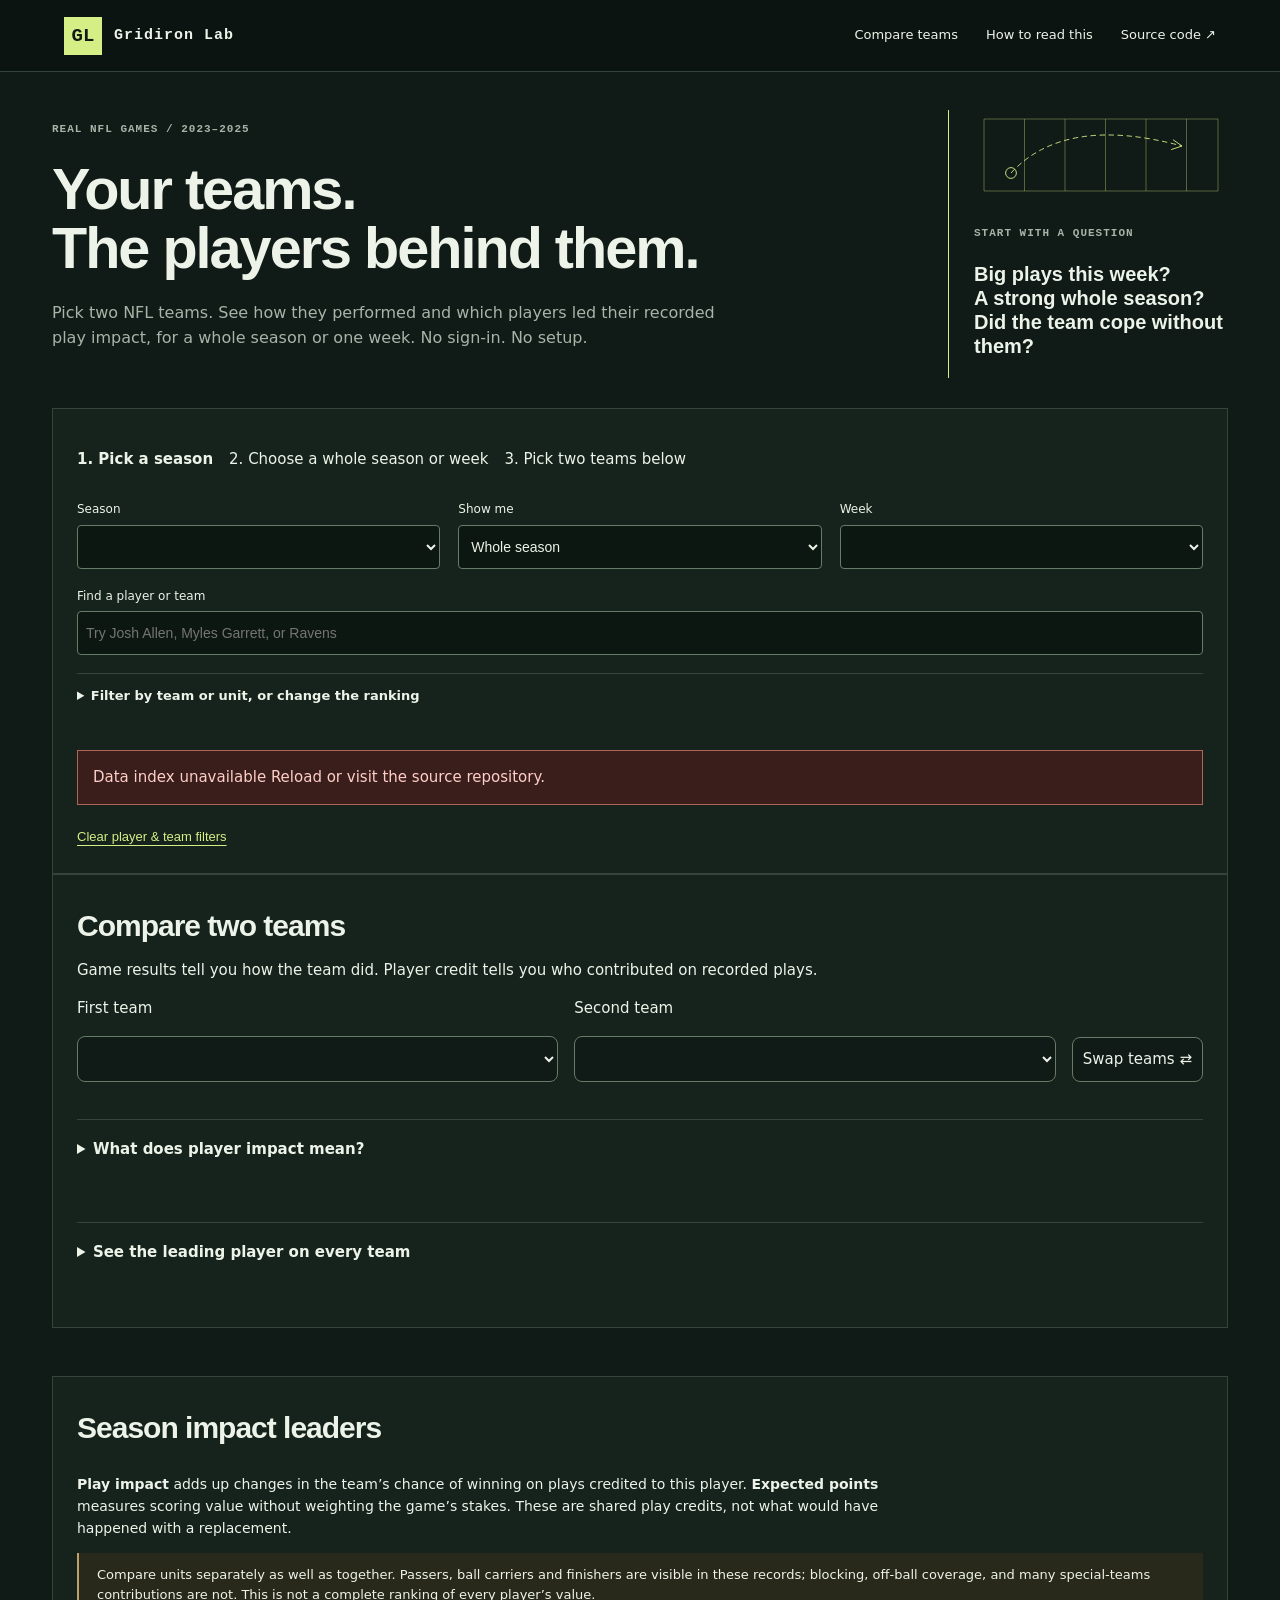
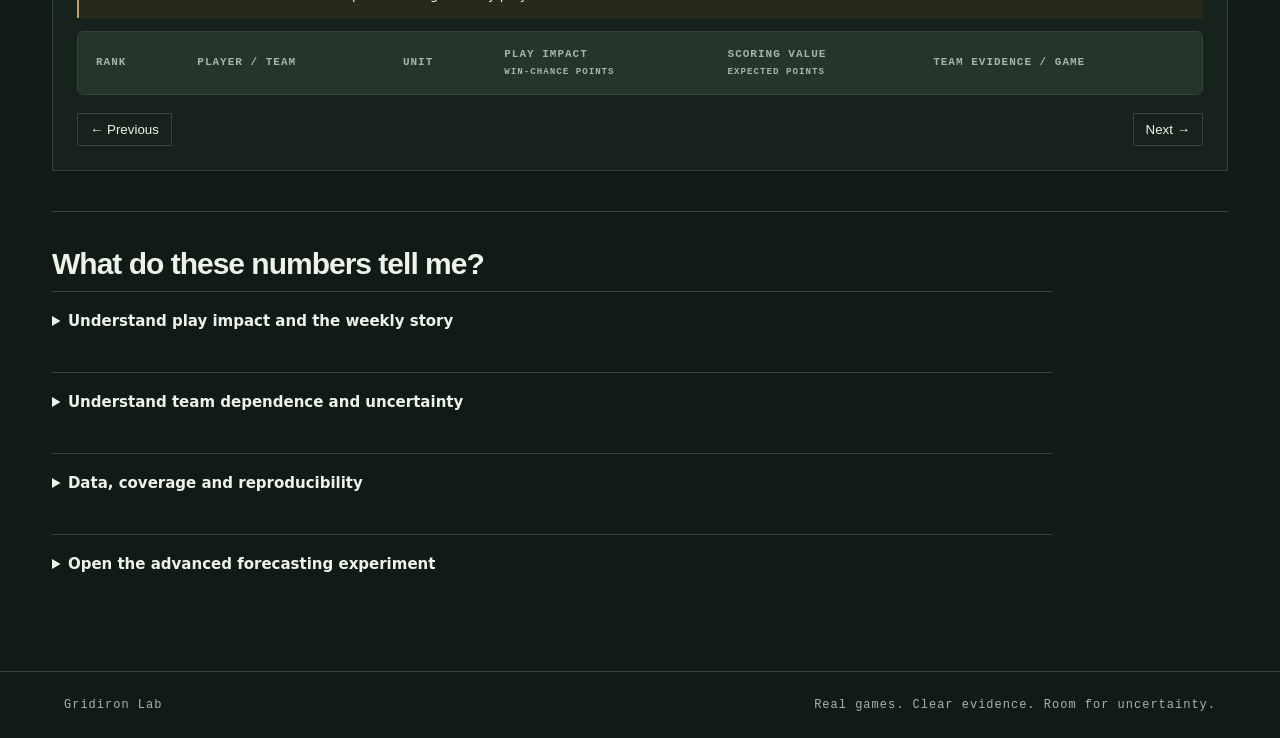
==== commit ea6953b8: "Bring team comparisons to the local dashboard" ====
--- a/gridiron_lab/web/index.html
+++ b/gridiron_lab/web/index.html
@@ -1,8 +1,8 @@
-<!doctype html><html lang="en"><head><meta charset="utf-8"><meta name="viewport" content="width=device-width,initial-scale=1"><title>Gridiron Lab · Who made the difference?</title><link rel="stylesheet" href="history.css?v=be049aa8ab04"><script src="history.js?v=80b5af5d9f98" defer></script></head><body>
-<header class="masthead"><a class="brand" href="/">GL<span class="brandname">Gridiron Lab</span></a><nav><a href="#explore">Find a player</a><a href="#method">How to read this</a><a href="https://github.com/Invasivepencils/gridiron-lab">Source code ↗</a></nav></header><main>
-<section class="hero"><div><p class="eyebrow">REAL NFL GAMES / 2023–2025</p><h1>Who made<br>the difference?</h1><p class="intro">Find the players behind the biggest moments. Explore a week, follow a season, and see how their team performed when they played less.</p></div><aside class="hero-note"><svg class="field-art" viewBox="0 0 280 100" aria-hidden="true"><g fill="none" stroke="currentColor"><path d="M10 10H270V90H10Z M55 10V90 M100 10V90 M145 10V90 M190 10V90 M235 10V90" opacity=".4"/><path d="M40 70Q100 5 230 40" stroke-dasharray="6 4"/><path d="M220 33L230 40 218 44"/></g><circle cx="40" cy="70" r="6" fill="none" stroke="currentColor"/></svg><span class="mini">START WITH A QUESTION</span><p>Big plays this week?<br>A strong whole season?<br>Did the team cope without them?</p></aside></section>
-<section id="explore" class="workspace"><div class="history-filters"><label>Season<select id="season"></select></label><label>Show me<select id="view"><option value="season">Whole season</option><option value="week">One week</option></select></label><label>Week<select id="week"></select></label><label class="search">Find a player or team<input id="search" type="search" placeholder="Try Josh Allen, Myles Garrett, or Ravens"></label><details class="history-options"><summary>Filter by team or unit, or change the ranking</summary><div class="options-grid"><label>Team<select id="team"><option value="">All NFL teams</option></select></label><label>Unit<select id="unit"><option value="">Offense, defense & special teams</option><option>Offense</option><option>Defense</option><option>Special teams</option></select></label><label>Order by<select id="sort"><option value="wpa">Biggest recorded win swings</option><option value="epa">Most expected points added</option><option value="dependence">Strongest team-dependence evidence</option></select></label></div></details></div><p id="status" role="status" class="small">Loading historical NFL data…</p><button id="clear" class="textbutton" type="button">Clear player & team filters</button><noscript><p>Enable JavaScript to explore the historical data. All results and methods are available in the source repository.</p></noscript></section>
-<div id="cards" class="answer-strip" aria-live="polite"></div>
-<section class="results"><div class="list-header"><div><h2 id="list-title">Season impact leaders</h2><p id="list-caption" class="small"></p></div></div><p class="metric-help"><strong>Play impact</strong> adds up changes in the team’s chance of winning on plays credited to this player. <strong>Expected points</strong> measures scoring value without weighting the game’s stakes. These are shared play credits, not what would have happened with a replacement.</p><p class="evidence-note">Compare units separately as well as together. Passers, ball carriers and finishers are visible in these records; blocking, off-ball coverage, and many special-teams contributions are not. This is not a complete ranking of every player’s value.</p><div class="table-wrap"><table id="leaders"><caption class="sr-only">Historical player impact results</caption><thead><tr><th>Rank</th><th>Player / team</th><th>Unit</th><th>Play impact</th><th>Expected points</th><th>Team evidence / game</th></tr></thead><tbody></tbody></table></div><div class="pagination"><button id="previous" type="button">← Previous</button><span id="page-label"></span><button id="next" type="button">Next →</button></div></section>
-<section id="detail" class="selected-player" hidden aria-live="polite"></section>
-<section id="method" class="method"><h2>What do these numbers tell me?</h2><details><summary>Understand play impact and the weekly story</summary><p>nflverse’s win probability model estimates how each play changed the possession team’s chance of winning. Gridiron shares that change between named contributors: ordinary passes split equally between passer and target; interceptions stay with the passer; runs go to the carrier; lost fumbles go to the named fumbler. Named defensive finishers share the opposite swing. Kicks and returns go to the named kicker, punter or returner. No-play penalties, kneels and spikes are excluded. Credits on each team sum to at most one play’s swing.</p><p>Play credit is contextual and sensitive to these allocation rules. It is not value above replacement, causal credit, or a counterfactual replay. Season totals can exceed 100 points because they sum many games. Large negative plays count too. Expected-points credit uses the same allocation rules.</p></details><details><summary>Understand team dependence and uncertainty</summary><p>The comparison uses roster and snap evidence: at least 20% of the player’s primary unit’s snaps versus less than 20% (1% for kickers, punters and long snappers). At least three regularly involved and two limited games are required. Unknown participation is excluded; an injury report is displayed when present. A limited game is not automatically an injury.</p><p>A regularized full-season score-margin model adjusts team/opponent strength and home field using a design matrix and proper normal priors. A separate Bayesian two-group regression estimates each player’s involvement association, with a zero-centered 7-point effect prior and 12-point game noise. The interval is conditional on that fitted baseline; it excludes baseline uncertainty and teammate confounding. It cannot isolate a player’s causal contribution. Win-rate intervals use Beta(1,1) priors, with ties excluded from win rates and retained in score margins. Dependence sorting uses the lower model interval, not the biggest noisy point estimate.</p><p>Players who rarely miss games may have insufficient comparison evidence. That is not evidence they are unimportant. Multiple injuries, roster quality, opponent schedule, and playing time chosen in response to game state remain confounders.</p></details><details><summary>Data, coverage and reproducibility</summary><p id="coverage"></p><p>Completed regular seasons 2023, 2024 and 2025; no playoffs or future predictions. Revised historical records from <a href="https://github.com/nflverse/nflverse-data">nflverse</a>, with PFR snap counts via nflverse. Derived play credits and statistical summaries by Gridiron Lab. Data attribution: <a href="https://creativecommons.org/licenses/by/4.0/">CC BY 4.0</a>. This project is independent and is not endorsed by the NFL or data providers.</p><p><a href="history-index.json">Download source manifest and coverage</a> · <a href="https://github.com/Invasivepencils/gridiron-lab#historical-player-analysis">Read the reproducible analysis</a></p></details><details><summary>Open the advanced forecasting experiment</summary><p>The earlier Bayesian team-strength estimator, injury simulations and backtests remain available in the <a href="experiment.html">synthetic research experiment</a>. Those examples are fictional and do not inform these historical player results.</p></details></section></main><footer><span>Gridiron Lab</span><span>Real games. Clear evidence. Room for uncertainty.</span></footer></body></html>
+<!doctype html><html lang="en"><head><meta charset="utf-8"><meta name="viewport" content="width=device-width,initial-scale=1"><title>Gridiron Lab · Who made the difference?</title><link rel="stylesheet" href="history.css"><script src="history.js" defer></script></head><body>
+<header class="masthead"><a class="brand" href="./">GL<span class="brandname">Gridiron Lab</span></a><nav><a href="#explore">Compare teams</a><a href="#method">How to read this</a><a href="https://github.com/Invasivepencils/gridiron-lab">Source code ↗</a></nav></header><main><a class="skip" href="#explore">Skip to team comparison</a>
+<section class="hero"><div><p class="eyebrow">REAL NFL GAMES / 2023–2025</p><h1>Your teams.<br>The players behind them.</h1><p class="intro">Pick two NFL teams. See how they performed and which players led their recorded play impact, for a whole season or one week. No sign-in. No setup.</p></div><aside class="hero-note"><svg class="field-art" viewBox="0 0 280 100" aria-hidden="true"><g fill="none" stroke="currentColor"><path d="M10 10H270V90H10Z M55 10V90 M100 10V90 M145 10V90 M190 10V90 M235 10V90" opacity=".4"/><path d="M40 70Q100 5 230 40" stroke-dasharray="6 4"/><path d="M220 33L230 40 218 44"/></g><circle cx="40" cy="70" r="6" fill="none" stroke="currentColor"/></svg><span class="mini">START WITH A QUESTION</span><p>Big plays this week?<br>A strong whole season?<br>Did the team cope without them?</p></aside></section>
+<section id="explore" class="workspace"><p class="guide"><strong>1. Pick a season</strong><span>2. Choose a whole season or week</span><span>3. Pick two teams below</span></p><div class="history-filters"><label>Season<select id="season"></select></label><label>Show me<select id="view"><option value="season">Whole season</option><option value="week">One week</option></select></label><label>Week<select id="week"></select></label><label class="search">Find a player or team<input id="search" type="search" placeholder="Try Josh Allen, Myles Garrett, or Ravens"></label><details class="history-options"><summary>Filter by team or unit, or change the ranking</summary><div class="options-grid"><label>Team<select id="team"><option value="">All NFL teams</option></select></label><label>Unit<select id="unit"><option value="">Offense, defense & special teams</option><option>Offense</option><option>Defense</option><option>Special teams</option></select></label><label>Order by<select id="sort"><option value="wpa">Biggest recorded win swings</option><option value="epa">Most expected points added</option><option value="dependence">Strongest team-dependence evidence</option></select></label></div></details></div><p id="status" role="status" class="small">Loading historical NFL data…</p><button id="clear" class="textbutton" type="button">Clear player & team filters</button><noscript><p>Enable JavaScript to explore the historical data. All results and methods are available in the source repository.</p></noscript></section>
+<section class="workspace compare-workspace" aria-labelledby="compare-title"><h2 id="compare-title">Compare two teams</h2><p>Game results tell you how the team did. Player credit tells you who contributed on recorded plays.</p><div class="compare-controls"><label>First team<select id="compare-a"></select></label><label>Second team<select id="compare-b"></select></label><button id="swap" type="button">Swap teams ⇄</button></div><p id="compare-note" role="status"></p><div id="team-comparison" class="team-comparison" aria-live="polite"></div><details><summary>What does player impact mean?</summary><p>We add up how much recorded plays changed a team’s chance of winning, sharing credit between named contributors. A +5 point credit means plays assigned to the player added five percentage points in total. Season totals add many games and can exceed 100; they are not a win probability. This does not measure all blocking or off-ball coverage, or prove who caused a win.</p></details><details><summary>See the leading player on every team</summary><div id="all-teams" class="all-teams"></div></details></section><div id="cards" class="answer-strip" aria-live="polite"></div>
+<section class="results"><div class="list-header"><div><h2 id="list-title">Season impact leaders</h2><p id="list-caption" class="small"></p></div></div><p class="metric-help"><strong>Play impact</strong> adds up changes in the team’s chance of winning on plays credited to this player. <strong>Expected points</strong> measures scoring value without weighting the game’s stakes. These are shared play credits, not what would have happened with a replacement.</p><p class="evidence-note">Compare units separately as well as together. Passers, ball carriers and finishers are visible in these records; blocking, off-ball coverage, and many special-teams contributions are not. This is not a complete ranking of every player’s value.</p><div class="table-wrap"><table id="leaders"><caption class="sr-only">Historical player impact results</caption><thead><tr><th>Rank</th><th>Player / team</th><th>Unit</th><th>Play impact<br><small>win-chance points</small></th><th>Scoring value<br><small>expected points</small></th><th>Team evidence / game</th></tr></thead><tbody></tbody></table></div><div class="pagination"><button id="previous" type="button">← Previous</button><span id="page-label"></span><button id="next" type="button">Next →</button></div></section>
+<section id="detail" class="selected-player" hidden aria-live="polite"></section>
+<section id="method" class="method"><h2>What do these numbers tell me?</h2><details><summary>Understand play impact and the weekly story</summary><p>nflverse’s win probability model estimates how each play changed the possession team’s chance of winning. Gridiron shares that change between named contributors: ordinary passes split equally between passer and target; interceptions stay with the passer; runs go to the carrier; lost fumbles go to the named fumbler. Named defensive finishers share the opposite swing. Kicks and returns go to the named kicker, punter or returner. No-play penalties, kneels and spikes are excluded. Credits on each team sum to at most one play’s swing.</p><p>Play credit is contextual and sensitive to these allocation rules. It is not value above replacement, causal credit, or a counterfactual replay. Season totals can exceed 100 points because they sum many games. Large negative plays count too. Expected-points credit uses the same allocation rules.</p></details><details><summary>Understand team dependence and uncertainty</summary><p>The comparison uses roster and snap evidence: at least 20% of the player’s primary unit’s snaps versus less than 20% (1% for kickers, punters and long snappers). At least three regularly involved and two limited games are required. Unknown participation is excluded; an injury report is displayed when present. A limited game is not automatically an injury.</p><p>A regularized full-season score-margin model adjusts team/opponent strength and home field using a design matrix and proper normal priors. A separate Bayesian two-group regression estimates each player’s involvement association, with a zero-centered 7-point effect prior and 12-point game noise. The interval is conditional on that fitted baseline; it excludes baseline uncertainty and teammate confounding. It cannot isolate a player’s causal contribution. Win-rate intervals use Beta(1,1) priors, with ties excluded from win rates and retained in score margins. Dependence sorting uses the lower model interval, not the biggest noisy point estimate.</p><p>Players who rarely miss games may have insufficient comparison evidence. That is not evidence they are unimportant. Multiple injuries, roster quality, opponent schedule, and playing time chosen in response to game state remain confounders.</p></details><details><summary>Data, coverage and reproducibility</summary><p id="coverage"></p><p>Completed regular seasons 2023, 2024 and 2025; no playoffs or future predictions. Revised historical records from <a href="https://github.com/nflverse/nflverse-data">nflverse</a>, with PFR snap counts via nflverse. Derived play credits and statistical summaries by Gridiron Lab. Data attribution: <a href="https://creativecommons.org/licenses/by/4.0/">CC BY 4.0</a>. This project is independent and is not endorsed by the NFL or data providers.</p><p><a href="history-index.json">Download source manifest and coverage</a> · <a href="https://github.com/Invasivepencils/gridiron-lab#historical-player-analysis">Read the reproducible analysis</a></p></details><details><summary>Open the advanced forecasting experiment</summary><p>The earlier Bayesian team-strength estimator, injury simulations and backtests remain available in the <a href="experiment.html">synthetic research experiment</a>. Those examples are fictional and do not inform these historical player results.</p></details></section></main><footer><span>Gridiron Lab</span><span>Real games. Clear evidence. Room for uncertainty.</span></footer></body></html>
--- a/gridiron_lab/web/history.css
+++ b/gridiron_lab/web/history.css
@@ -1,6 +1,7 @@
-@import url('app.css?v=4ece34538b66');
-.hero{grid-template-columns:1fr 280px;padding:38px 0 30px;gap:35px}.hero h1{font-size:clamp(34px,4.5vw,62px);text-transform:none;letter-spacing:-2px;line-height:1.04}.hero-note p{font-size:20px}.hero-note svg{max-height:90px}.hero .intro{max-width:700px;margin-bottom:0}.workspace{padding:24px}.history-filters{display:grid;grid-template-columns:repeat(4,minmax(0,1fr));gap:18px}.history-filters label{font-size:12px}.history-filters select,.history-filters input{width:100%;min-width:0;background:#0c1711;color:var(--ink);border:1px solid #667c69;height:44px;font:14px Arial;padding:8px;margin-top:6px}.history-filters .search{grid-column:span 2}.tabs{display:flex;flex-wrap:wrap;gap:8px;margin:20px 0}.tabs button{padding:10px 15px;background:transparent;border:1px solid var(--line);color:var(--ink);cursor:pointer}.tabs button[aria-pressed=true]{background:var(--green);color:var(--paper)}.answer-strip{display:grid;grid-template-columns:repeat(3,minmax(0,1fr));gap:16px;margin:24px 0}.answer-card{border-top:2px solid var(--green);background:var(--soft);padding:18px}.answer-card strong{font-size:22px;display:block}.answer-card p{font-size:13px;color:var(--muted);margin:8px 0}.answer-card button,.player-link{color:var(--green);background:none;border:0;padding:0;text-align:left;text-decoration:underline;text-underline-offset:4px;font:inherit;cursor:pointer}.results{padding:24px;margin-top:24px}.small{font-size:12px;color:var(--muted)}.metric{font:700 21px monospace;color:var(--green)}.negative{color:#ffb4a5}.pill{border:1px solid var(--line);padding:4px 8px;font-size:11px;white-space:nowrap}.selected-player{border-left:3px solid var(--green);padding:24px;background:var(--soft);margin-top:30px;scroll-margin-top:20px}.selected-player h2{margin-bottom:8px}.selected-player h3{margin-top:30px}.stat-grid{display:grid;grid-template-columns:repeat(3,minmax(0,1fr));gap:15px;margin:22px 0}.stat-grid>div{background:#101a17;padding:16px}.stat-grid strong{display:block;font:700 27px monospace;margin:6px 0}.timeline{display:flex;gap:4px;align-items:center;height:95px;overflow-x:auto;margin:16px 0}.week-bar{flex:1;min-width:22px;max-width:55px;height:90px;position:relative;background:#101a17;border:0;cursor:pointer;color:var(--ink)}.week-bar .bar-fill{position:absolute;bottom:25px;left:15%;width:70%;background:var(--green)}.week-bar small{position:absolute;bottom:3px;left:0;width:100%;font:11px monospace}.timeline-caption{font-size:12px;color:var(--muted)}.play-list{font-size:14px;padding-left:20px}.play-list li{margin:14px 0}.evidence-note{border-left:2px solid #bca269;padding:12px 18px;background:#28281b;font-size:13px}.pagination button{background:transparent;color:var(--ink);border:1px solid var(--line);padding:8px 12px;cursor:pointer}.pagination button:disabled{opacity:.35}.loading{padding:25px;font-size:18px}.method{display:block;padding-top:25px}.method details{max-width:1000px}.method p,.method li{font-size:14px}.table-wrap{max-width:100%}.metric-help{max-width:850px;font-size:14px}.player-link{font-weight:bold}#detail[hidden]{display:none}.filters-button{margin-top:24px}.list-header{display:flex;justify-content:space-between;gap:20px;align-items:start}.hero-note .mini{display:block}.error{margin:20px 0}select:disabled{opacity:.45}.history-filters input:focus-visible{outline:3px solid #f5c879}.empty-state{padding:24px;color:var(--muted)}
-@media(max-width:700px){.hero{grid-template-columns:1fr}.hero h1{font-size:42px}.history-filters{grid-template-columns:1fr 1fr}.answer-strip,.stat-grid{grid-template-columns:1fr}.answer-card strong{font-size:20px}.results,.workspace,.selected-player{padding:18px}.list-header{flex-direction:column}.history-filters .search{grid-column:1/-1}.metric{font-size:17px}.hero-note{display:none}}
-@media(max-width:700px){nav a{display:none}nav a:first-child{display:block}.answer-strip:has(>.answer-card:only-child){grid-template-columns:1fr}}
-
-.history-filters{grid-template-columns:repeat(3,minmax(0,1fr))}.history-filters .search{grid-column:1/-1}.history-options{grid-column:1/-1;padding:12px 0 0;margin:0}.history-options summary{font-size:13px}.options-grid{display:grid;grid-template-columns:repeat(3,minmax(0,1fr));gap:18px;margin-top:18px}@media(max-width:700px){.options-grid{grid-template-columns:1fr}.history-filters{grid-template-columns:1fr 1fr}.history-filters>label:nth-child(3){grid-column:1/-1}}+@import url('app.css');
+.hero{grid-template-columns:1fr 280px;padding:38px 0 30px;gap:35px}.hero h1{font-size:clamp(34px,4.5vw,62px);text-transform:none;letter-spacing:-2px;line-height:1.04}.hero-note p{font-size:20px}.hero-note svg{max-height:90px}.hero .intro{max-width:700px;margin-bottom:0}.workspace{padding:24px}.history-filters{display:grid;grid-template-columns:repeat(4,minmax(0,1fr));gap:18px}.history-filters label{font-size:12px}.history-filters select,.history-filters input{width:100%;min-width:0;background:#0c1711;color:var(--ink);border:1px solid #667c69;height:44px;font:14px Arial;padding:8px;margin-top:6px}.history-filters .search{grid-column:span 2}.tabs{display:flex;flex-wrap:wrap;gap:8px;margin:20px 0}.tabs button{padding:10px 15px;background:transparent;border:1px solid var(--line);color:var(--ink);cursor:pointer}.tabs button[aria-pressed=true]{background:var(--green);color:var(--paper)}.answer-strip{display:grid;grid-template-columns:repeat(3,minmax(0,1fr));gap:16px;margin:24px 0}.answer-card{border-top:2px solid var(--green);background:var(--soft);padding:18px}.answer-card strong{font-size:22px;display:block}.answer-card p{font-size:13px;color:var(--muted);margin:8px 0}.answer-card button,.player-link{color:var(--green);background:none;border:0;padding:0;text-align:left;text-decoration:underline;text-underline-offset:4px;font:inherit;cursor:pointer}.results{padding:24px;margin-top:24px}.small{font-size:12px;color:var(--muted)}.metric{font:700 21px monospace;color:var(--green)}.negative{color:#ffb4a5}.pill{border:1px solid var(--line);padding:4px 8px;font-size:11px;white-space:nowrap}.selected-player{border-left:3px solid var(--green);padding:24px;background:var(--soft);margin-top:30px;scroll-margin-top:20px}.selected-player h2{margin-bottom:8px}.selected-player h3{margin-top:30px}.stat-grid{display:grid;grid-template-columns:repeat(3,minmax(0,1fr));gap:15px;margin:22px 0}.stat-grid>div{background:#101a17;padding:16px}.stat-grid strong{display:block;font:700 27px monospace;margin:6px 0}.timeline{display:flex;gap:4px;align-items:center;height:95px;overflow-x:auto;margin:16px 0}.week-bar{flex:1;min-width:22px;max-width:55px;height:90px;position:relative;background:#101a17;border:0;cursor:pointer;color:var(--ink)}.week-bar .bar-fill{position:absolute;bottom:25px;left:15%;width:70%;background:var(--green)}.week-bar small{position:absolute;bottom:3px;left:0;width:100%;font:11px monospace}.timeline-caption{font-size:12px;color:var(--muted)}.play-list{font-size:14px;padding-left:20px}.play-list li{margin:14px 0}.evidence-note{border-left:2px solid #bca269;padding:12px 18px;background:#28281b;font-size:13px}.pagination button{background:transparent;color:var(--ink);border:1px solid var(--line);padding:8px 12px;cursor:pointer}.pagination button:disabled{opacity:.35}.loading{padding:25px;font-size:18px}.method{display:block;padding-top:25px}.method details{max-width:1000px}.method p,.method li{font-size:14px}.table-wrap{max-width:100%}.metric-help{max-width:850px;font-size:14px}.player-link{font-weight:bold}#detail[hidden]{display:none}.filters-button{margin-top:24px}.list-header{display:flex;justify-content:space-between;gap:20px;align-items:start}.hero-note .mini{display:block}.error{margin:20px 0}select:disabled{opacity:.45}.history-filters input:focus-visible{outline:3px solid #f5c879}.empty-state{padding:24px;color:var(--muted)}
+@media(max-width:700px){.hero{grid-template-columns:1fr}.hero h1{font-size:42px}.history-filters{grid-template-columns:1fr 1fr}.answer-strip,.stat-grid{grid-template-columns:1fr}.answer-card strong{font-size:20px}.results,.workspace,.selected-player{padding:18px}.list-header{flex-direction:column}.history-filters .search{grid-column:1/-1}.metric{font-size:17px}.hero-note{display:none}}
+@media(max-width:700px){nav a{display:none}nav a:first-child{display:block}.answer-strip:has(>.answer-card:only-child){grid-template-columns:1fr}}
+
+.history-filters{grid-template-columns:repeat(3,minmax(0,1fr))}.history-filters .search{grid-column:1/-1}.history-options{grid-column:1/-1;padding:12px 0 0;margin:0}.history-options summary{font-size:13px}.options-grid{display:grid;grid-template-columns:repeat(3,minmax(0,1fr));gap:18px;margin-top:18px}@media(max-width:700px){.options-grid{grid-template-columns:1fr}.history-filters{grid-template-columns:1fr 1fr}.history-filters>label:nth-child(3){grid-column:1/-1}}
+body{font-family:system-ui,sans-serif}.guide{display:flex;flex-wrap:wrap;gap:16px;padding-bottom:14px}.compare-controls{display:grid;grid-template-columns:1fr 1fr auto;gap:16px;align-items:end}.compare-controls label{display:grid;gap:8px}.compare-controls select,.compare-controls button,.game-strip button{min-height:44px;border:1px solid #667c69;background:#101a17;color:var(--ink);padding:10px;font:inherit;border-radius:8px}.team-comparison{display:grid;grid-template-columns:1fr 1fr;gap:20px}.team-card{border:1px solid var(--line);border-radius:14px;padding:24px;background:var(--soft)}.team-card h3{font-size:26px;margin:6px 0}.team-card h4{margin:24px 0 8px}.team-record{font-size:24px;font-weight:700}.team-card>.player-link{font-size:24px}.game-strip{display:flex;gap:6px;flex-wrap:wrap;margin-top:20px}.game-strip button{font-size:12px}.all-teams>div{display:grid;grid-template-columns:1fr 1fr;gap:12px;border-bottom:1px solid var(--line);padding:14px 0}.skip{position:absolute;top:-100px}.skip:focus{top:10px;background:var(--paper);padding:16px;z-index:5}.small{font-size:14px;line-height:1.6}.compare-workspace details{margin-top:22px}button,select,input,summary{touch-action:manipulation}summary{min-height:44px;cursor:pointer}button:focus-visible,select:focus-visible,a:focus-visible,summary:focus-visible{outline:3px solid #f5c879;outline-offset:4px}[hidden]{display:none!important}@media(max-width:700px){.team-comparison,.compare-controls{grid-template-columns:1fr}.team-card{padding:18px}.all-teams>div{grid-template-columns:1fr}.hero h1{font-size:38px}.table-wrap{overflow-x:auto}}@media(prefers-reduced-motion:reduce){*{scroll-behavior:auto!important}}
